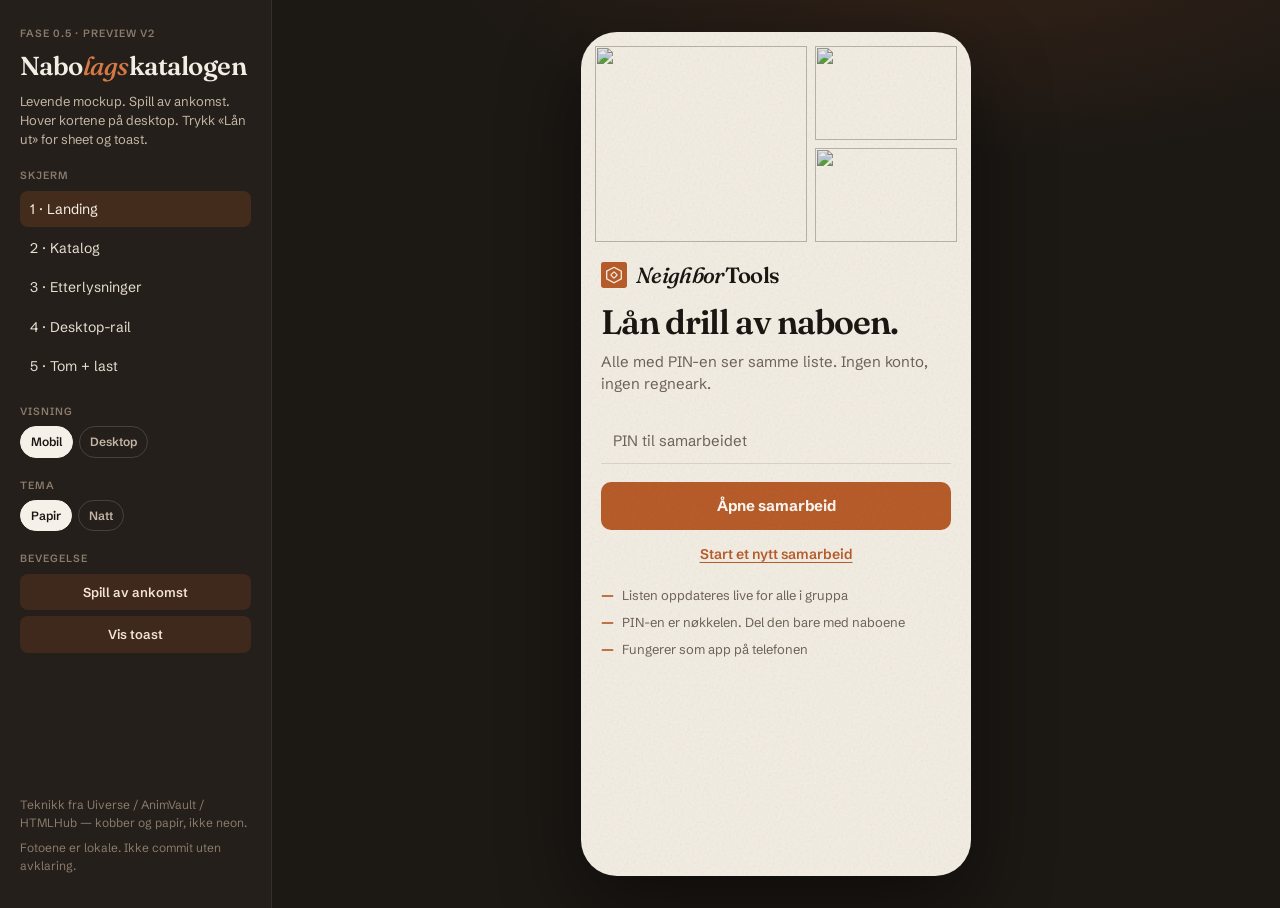
==== design/preview.html @ 7dee8389 "Redesign the UI as a Nordic tool catalog. Replace Inter and cobalt with Fraunces, Schibsted Grotesk " ====
<!DOCTYPE html>
<html lang="nb">
<head>
<meta charset="utf-8">
<meta name="viewport" content="width=device-width, initial-scale=1">
<title>NeighborTools — nabolagskatalogen v2</title>
<link rel="preconnect" href="https://fonts.googleapis.com">
<link rel="preconnect" href="https://fonts.gstatic.com" crossorigin>
<link href="https://fonts.googleapis.com/css2?family=Fraunces:opsz,wght@9..144,500;9..144,600;9..144,700&family=Schibsted+Grotesk:wght@400;500;600;700&display=swap" rel="stylesheet">
<style>
:root{
  --bg:#F3EEE4; --surface:#FBF8F2; --ink:#1C1612; --muted:#6E6458; --line:#DDD4C6;
  --accent:#B85C2A; --accent-press:#9A4B22; --accent-tint:#F4E4D6;
  --home:#2F5D3A; --home-tint:#E4EDE6; --out:#C47A12; --out-tint:#F6E8CC;
  --danger:#A33B24; --danger-tint:#F3E0DB;
  --display:"Fraunces", "Iowan Old Style", Georgia, serif;
  --sans:"Schibsted Grotesk", ui-sans-serif, sans-serif;
  --ease-out:cubic-bezier(.22,1,.36,1);
  --ease-spring:cubic-bezier(.34,1.56,.64,1);
  --t-fast:120ms; --t-mid:220ms; --t-slow:420ms;
  --fiber:url("data:image/svg+xml,%3Csvg viewBox='0 0 200 200' xmlns='http://www.w3.org/2000/svg'%3E%3Cfilter id='n'%3E%3CfeTurbulence type='fractalNoise' baseFrequency='.8' numOctaves='4' stitchTiles='stitch'/%3E%3C/filter%3E%3Crect width='100%25' height='100%25' filter='url(%23n)'/%3E%3C/svg%3E");
}
[data-theme="dark"]{
  --bg:#1A1714; --surface:#221E1A; --ink:#F3EEE4; --muted:#A89A8A; --line:#3A332C;
  --accent:#D47845; --accent-press:#E08958; --accent-tint:#3A2418;
  --home:#6FA87C; --home-tint:#1E2C22; --out:#E0A84A; --out-tint:#2E2414;
  --danger:#E07A64; --danger-tint:#3A1F1A;
}
*{box-sizing:border-box}
html,body{margin:0;height:100%}
body{
  background:#241F1A; color:#F3EEE4;
  font-family:var(--sans); font-size:14px; line-height:1.45;
  -webkit-font-smoothing:antialiased;
}
button,input{font:inherit;color:inherit}
button{background:none;border:0;cursor:pointer}
img{max-width:100%;display:block}

/* Studio */
.studio{display:grid;grid-template-columns:272px 1fr;min-height:100vh}
.rail{padding:26px 20px;border-right:1px solid rgba(243,238,228,.08);display:flex;flex-direction:column;gap:20px}
.rail h1{font-family:var(--display);font-size:26px;font-weight:600;letter-spacing:-.02em;margin:0}
.rail h1 em{font-style:italic;font-weight:500;color:#D47845}
.rail .lede{color:#C4B6A6;font-size:13px;margin:6px 0 0}
.kicker{font-size:10.5px;font-weight:600;letter-spacing:.1em;text-transform:uppercase;color:#8A7B6C;margin:0 0 7px}
.picks{display:flex;flex-direction:column;gap:3px}
.picks button{text-align:left;padding:8px 10px;border-radius:8px;color:#E8DFD2}
.picks button[aria-pressed="true"]{background:rgba(184,92,42,.22);color:#F6F1E8}
.picks button:hover{background:rgba(246,241,232,.06)}
.toggles{display:flex;gap:6px;flex-wrap:wrap}
.toggles button{
  padding:6px 10px;border-radius:999px;border:1px solid rgba(246,241,232,.16);
  font-size:12px;font-weight:600;color:#C4B6A6
}
.toggles button[aria-pressed="true"]{background:#F6F1E8;color:#1C1612;border-color:#F6F1E8}
.play{width:100%;padding:9px 12px;border-radius:8px;background:rgba(184,92,42,.18);color:#F4E4D6;font-weight:600;font-size:13px}
.play:hover{background:rgba(184,92,42,.3)}
.notes{margin-top:auto;font-size:12px;color:#8A7B6C}
.notes p{margin:0 0 8px}
.stage{
  display:flex;align-items:center;justify-content:center;
  padding:32px 24px;overflow:auto;
  background:radial-gradient(1000px 420px at 70% -8%, rgba(184,92,42,.16), transparent 55%), #1C1814;
}

/* Frames */
.phone,.desktop{
  position:relative;color:var(--ink);background:var(--bg);
  box-shadow:0 30px 80px rgba(0,0,0,.48);
  overflow:hidden;display:flex;flex-direction:column;
}
.phone{width:390px;height:844px;border-radius:36px}
.desktop{width:min(1120px,calc(100vw - 340px));height:760px;border-radius:16px;display:grid;grid-template-columns:220px 1fr}
.fiber{
  pointer-events:none;position:absolute;inset:0;z-index:8;opacity:.12;
  background-image:var(--fiber);mix-blend-mode:multiply;
}
[data-theme="dark"] .fiber{mix-blend-mode:overlay;opacity:.1}

/* Shared */
.mark{display:inline-flex;align-items:center;gap:9px}
.word{font-family:var(--display);font-weight:600;font-size:22px;letter-spacing:-.03em;line-height:1}
.word i{font-style:italic;font-weight:500}
.mark-svg .draw{stroke-dasharray:72;stroke-dashoffset:0}
.enter .mark-svg .draw{stroke-dashoffset:72;animation:draw 480ms var(--ease-out) forwards}
@keyframes draw{to{stroke-dashoffset:0}}
.app-head{display:flex;align-items:center;justify-content:space-between;padding:14px 16px 10px;position:sticky;top:0;z-index:3;background:var(--bg)}
.avatar{
  width:32px;height:32px;border-radius:50%;display:inline-flex;align-items:center;justify-content:center;
  font-weight:700;font-size:12px;color:#F6F1E8;background:var(--accent);
}
.avatar.sm{width:24px;height:24px;font-size:10px}
.meta{font-size:12.5px;color:var(--muted);font-variant-numeric:tabular-nums}

/* Buttons — fill sheen + ripple */
.btn{
  position:relative;overflow:hidden;
  display:inline-flex;align-items:center;justify-content:center;gap:8px;
  width:100%;padding:13px 16px;border-radius:10px;font-weight:700;font-size:15px;
  transition:transform var(--t-fast) var(--ease-out), background var(--t-fast);
}
.btn:active{transform:scale(.98)}
.btn-primary{background:var(--accent);color:#FBF8F2}
.btn-primary::after{
  content:"";position:absolute;inset:0;
  background:linear-gradient(105deg,transparent 30%,rgba(255,248,240,.22),transparent 70%);
  transform:translateX(-120%);transition:transform var(--t-slow) var(--ease-out);
}
.btn-primary:hover::after{transform:translateX(120%)}
.btn-ghost{background:transparent;color:var(--ink);border:1.5px solid var(--line)}
.btn-ghost:hover{border-color:var(--accent);color:var(--accent)}
.btn-home{background:var(--home-tint);color:var(--home)}
.btn-sm{width:auto;padding:8px 12px;font-size:13.5px}
.btn-text{width:auto;padding:0;background:none;font-weight:600;font-size:14px;color:var(--accent);text-decoration:underline;text-underline-offset:3px}
.ripple{
  position:absolute;border-radius:50%;background:rgba(251,248,242,.35);
  transform:scale(0);animation:rip .5s var(--ease-out) forwards;pointer-events:none;
}
@keyframes rip{to{transform:scale(1);opacity:0}}

/* Floating field */
.float{position:relative;display:block}
.float input{
  width:100%;padding:18px 12px 8px;border:0;border-bottom:1.5px solid var(--line);
  background:transparent;color:var(--ink);outline:none;border-radius:0;
  transition:border-color var(--t-mid);
}
.float span{
  position:absolute;left:12px;top:14px;color:var(--muted);font-size:15px;
  pointer-events:none;transform-origin:left top;
  transition:transform var(--t-mid) var(--ease-out), color var(--t-mid), font-size var(--t-mid);
}
.float input:focus + span,
.float input:not(:placeholder-shown) + span{
  transform:translateY(-11px);font-size:11px;font-weight:600;color:var(--accent);
}
.float input:focus{border-bottom-color:var(--accent)}
.float.bad input{border-bottom-color:var(--danger);animation:shake var(--t-fast) ease}
@keyframes shake{20%{transform:translateX(-4px)}40%{transform:translateX(4px)}60%{transform:translateX(-3px)}80%{transform:translateX(2px)}}

/* Hang tag */
.tag{
  position:relative;display:inline-flex;align-items:center;
  font-size:11.5px;font-weight:600;padding:5px 10px 5px 20px;
  border-radius:4px 999px 999px 4px;
}
.tag::before{
  content:"";position:absolute;left:7px;top:50%;transform:translateY(-50%);
  width:7px;height:7px;border-radius:50%;
  background:var(--bg);box-shadow:inset 0 0 0 1.4px currentColor;
}
.tag.home{background:var(--home-tint);color:var(--home)}
.tag.out{background:var(--out-tint);color:var(--out)}
.tag.late{background:var(--danger-tint);color:var(--danger);animation:breathe 2.4s ease-in-out infinite}
@keyframes breathe{50%{opacity:.72}}

/* Tab bar + sliding indicator */
.tabbar{
  margin-top:auto;display:flex;justify-content:space-around;position:relative;
  padding:8px 8px 18px;background:var(--surface);border-top:1px solid var(--line);
}
.tab{display:flex;flex-direction:column;align-items:center;gap:3px;color:var(--muted);font-size:11px;font-weight:600;min-width:64px;padding:8px 0 4px;z-index:1}
.tab.on{color:var(--ink)}
.tab-ink{
  position:absolute;top:6px;height:2px;width:18px;background:var(--accent);border-radius:2px;
  transition:transform var(--t-mid) var(--ease-out);pointer-events:none;
}
.fab{
  position:absolute;right:16px;bottom:86px;z-index:5;
  width:52px;height:52px;border-radius:50%;background:var(--accent);color:#FBF8F2;
  display:flex;align-items:center;justify-content:center;font-size:26px;font-weight:500;
  box-shadow:0 10px 24px rgba(184,92,42,.35);
  transition:transform var(--t-fast) var(--ease-out);
}
.fab:active{transform:scale(.94)}

/* Landing */
.hero-strip{display:grid;grid-template-columns:1.2fr .8fr;gap:8px;height:210px;padding:14px 14px 0;overflow:hidden}
.hero-strip > *, .hero-strip .stack > *{min-height:0;overflow:hidden}
.hero-strip .stack{display:grid;grid-template-rows:1fr 1fr;gap:8px}
.obj-wrap{display:block;width:100%;height:100%}
.obj{width:100%;height:100%;object-fit:contain;mix-blend-mode:multiply}
[data-theme="dark"] .obj{mix-blend-mode:normal}
.land{padding:20px 20px 12px}
.land h2{font-family:var(--display);font-size:34px;font-weight:600;letter-spacing:-.03em;line-height:1.05;margin:12px 0 10px}
.land .lede{margin:0 0 22px;color:var(--muted);font-size:15px}
.trust{display:flex;flex-direction:column;gap:8px;margin:22px 0 0;padding:0;list-style:none;color:var(--muted);font-size:13px}
.trust li{display:flex;gap:8px}
.trust i{color:var(--accent);font-style:normal;font-weight:700}
.enter .rise{opacity:0;transform:translateY(10px);animation:rise var(--t-slow) var(--ease-out) forwards}
.enter .d1{animation-delay:70ms}.enter .d2{animation-delay:140ms}.enter .d3{animation-delay:210ms}
.enter .d4{animation-delay:280ms}.enter .d5{animation-delay:350ms}
@keyframes rise{to{opacity:1;transform:none}}

.land-desk{display:grid;grid-template-columns:1.15fr .85fr;height:100%;background:var(--bg)}
.land-left{padding:48px 44px 36px;display:flex;flex-direction:column}
.land-left h2{font-family:var(--display);font-size:50px;line-height:1.02;letter-spacing:-.035em;font-weight:600;margin:16px 0 14px}
.land-left .lede{font-size:18px;color:var(--muted);max-width:26ch}
.land-right{background:var(--surface);border-left:1px solid var(--line);padding:48px 40px}
.land-right h3{font-family:var(--display);font-size:28px;font-weight:600;letter-spacing:-.03em;margin:0 0 8px}
.land-right .hint{color:var(--muted);margin:0 0 28px;font-size:14.5px}
.collage{display:grid;grid-template-columns:1fr 1fr;gap:10px;margin-top:auto;max-width:420px}
.collage .obj-wrap{height:118px}
.collage img{height:118px;object-fit:contain;mix-blend-mode:multiply}
[data-theme="dark"] .collage img{mix-blend-mode:normal}

/* Catalog */
.toolbar{padding:0 16px 10px}
.search{position:relative}
.search svg{position:absolute;left:11px;top:50%;transform:translateY(-50%);color:var(--muted)}
.search input{
  width:100%;padding:11px 12px 11px 36px;border:0;border-bottom:1.5px solid var(--line);
  background:transparent;color:var(--ink);outline:none;
}
.search input:focus{border-bottom-color:var(--accent)}
.seg{display:flex;gap:2px;margin-top:12px;position:relative}
.seg button{flex:1;padding:7px 6px;border-radius:8px;font-size:13px;font-weight:600;color:var(--muted);position:relative;z-index:1}
.seg button[aria-pressed="true"]{color:var(--bg)}
.seg-ink{
  position:absolute;top:0;bottom:0;width:calc(25% - 1.5px);background:var(--ink);border-radius:8px;
  transition:transform var(--t-mid) var(--ease-out);
}
.stats{padding:4px 16px 10px;color:var(--muted);font-size:12.5px}
.scroll{flex:1;overflow:auto;padding:0 16px 24px}
.grid{display:flex;flex-direction:column;gap:14px}
.tool{
  background:var(--surface);border:1px solid var(--line);border-radius:10px;overflow:hidden;
  transform-style:preserve-3d;transition:transform var(--t-mid) var(--ease-out), box-shadow var(--t-mid);
}
.desktop .tool:hover{box-shadow:0 14px 28px rgba(28,22,18,.1)}
.tool-fig{
  position:relative;height:156px;display:flex;align-items:center;justify-content:center;
  overflow:hidden;background:var(--bg);
}
.tool-fig .obj-wrap{width:88%;height:88%}
.tool-fig img{
  width:100%;height:100%;object-fit:contain;mix-blend-mode:multiply;
  transition:transform var(--t-slow) var(--ease-out);
}
.desktop .tool:hover .tool-fig img{transform:scale(1.045)}
[data-theme="dark"] .tool-fig img{mix-blend-mode:normal}
.tool-fig .tag{position:absolute;left:10px;bottom:10px}
.sil{opacity:.18;color:var(--ink)}
.tool-body{padding:11px 12px 12px}
.tool-body h3{margin:0 0 4px;font-size:16px;font-weight:600;letter-spacing:-.01em}
.who{display:flex;align-items:center;gap:7px;margin-bottom:10px}
.acts{display:flex;align-items:center;justify-content:space-between}
.stagger .tool{transform:translateY(10px);animation:lift var(--t-slow) var(--ease-out) forwards}
@keyframes lift{to{transform:none}}
.stagger .tool:nth-child(1){animation-delay:40ms}
.stagger .tool:nth-child(2){animation-delay:80ms}
.stagger .tool:nth-child(3){animation-delay:120ms}
.stagger .tool:nth-child(4){animation-delay:160ms}
.stagger .tool:nth-child(5){animation-delay:200ms}
.stagger .tool:nth-child(6){animation-delay:240ms}

/* Requests */
.note{
  background:var(--surface);border:1px solid var(--line);border-radius:10px;padding:16px 16px 14px;
  position:relative;
}
.note::after{
  content:"";pointer-events:none;position:absolute;inset:0;border-radius:inherit;opacity:.06;
  background-image:var(--fiber);mix-blend-mode:multiply;
}
.note q{display:block;font-family:var(--display);font-size:22px;font-weight:500;font-style:italic;letter-spacing:-.02em;margin:0 0 10px}
.switch{display:flex;align-items:center;justify-content:space-between;gap:12px;padding:12px 0 4px;cursor:pointer}
.knob{
  width:42px;height:26px;border-radius:999px;background:var(--line);position:relative;flex:0 0 auto;
  transition:background var(--t-mid) var(--ease-out);
}
.knob::after{
  content:"";position:absolute;top:3px;left:3px;width:20px;height:20px;border-radius:50%;background:#FBF8F2;
  transition:transform var(--t-mid) var(--ease-spring);
  box-shadow:0 1px 3px rgba(28,22,18,.2);
}
.knob.on{background:var(--accent)}
.knob.on::after{transform:translateX(16px)}

/* Desktop shell */
.d-rail{background:var(--surface);border-right:1px solid var(--line);padding:22px 16px;display:flex;flex-direction:column;gap:22px}
.d-nav{display:flex;flex-direction:column;gap:4px}
.d-nav button{text-align:left;padding:9px 10px;border-radius:8px;color:var(--muted);font-weight:600;transition:background var(--t-fast)}
.d-nav button.on{background:var(--accent-tint);color:var(--ink)}
.d-me{margin-top:auto;display:flex;align-items:center;gap:10px;padding-top:12px;border-top:1px solid var(--line)}
.d-main{display:flex;flex-direction:column;min-width:0;position:relative}
.d-top{display:flex;align-items:flex-end;justify-content:space-between;padding:22px 24px 14px;gap:16px}
.d-top h2{font-family:var(--display);font-size:32px;font-weight:600;letter-spacing:-.03em;margin:0}
.d-grid{display:grid;grid-template-columns:repeat(3,1fr);gap:14px;padding:6px 24px 24px;overflow:auto}
.d-grid .tool-fig{height:176px}

/* Sheet + toast */
.overlay{
  position:absolute;inset:0;z-index:20;background:rgba(28,22,18,.42);
  display:flex;align-items:flex-end;justify-content:center;
  animation:fade var(--t-mid) var(--ease-out);
}
.desktop .overlay{align-items:center;padding:24px}
@keyframes fade{from{opacity:0}}
.sheet{
  background:var(--surface);width:100%;max-width:420px;
  border-radius:20px 20px 0 0;padding:18px 18px 22px;
  animation:sheetUp 340ms var(--ease-spring);
}
.desktop .sheet{border-radius:16px}
@keyframes sheetUp{from{transform:translateY(28px);opacity:.5}}
.sheet h2{font-family:var(--display);font-size:24px;margin:0 0 14px;letter-spacing:-.03em}
.pick{
  display:flex;align-items:center;gap:12px;width:100%;text-align:left;
  padding:12px;border:1.5px solid var(--line);border-radius:10px;margin-bottom:8px;
  transition:border-color var(--t-fast), background var(--t-fast), transform var(--t-fast);
}
.pick:hover{border-color:var(--accent);background:var(--accent-tint);transform:translateX(2px)}
.toast{
  position:absolute;left:50%;bottom:96px;z-index:30;transform:translateX(-50%);
  display:flex;align-items:center;gap:8px;
  background:var(--ink);color:var(--bg);padding:10px 16px;border-radius:999px;
  font-size:13.5px;font-weight:600;white-space:nowrap;
  animation:toastIn var(--t-mid) var(--ease-out);
  box-shadow:0 10px 28px rgba(28,22,18,.22);
}
@keyframes toastIn{from{opacity:0;transform:translate(-50%,8px)}}
.toast svg path{stroke-dasharray:20;stroke-dashoffset:20;animation:draw 280ms 60ms var(--ease-out) forwards}

/* Empty + loader */
.empty{display:flex;flex-direction:column;align-items:center;text-align:center;gap:10px;padding:56px 24px;color:var(--muted)}
.empty b{color:var(--ink);font-size:16px}
.bit{
  width:28px;height:28px;color:var(--accent);
  animation:ratchet 1s steps(3) infinite;
}
@keyframes ratchet{to{transform:rotate(360deg)}}
.loader-wrap{display:flex;flex-direction:column;align-items:center;justify-content:center;gap:14px;flex:1;color:var(--muted)}

@media (prefers-reduced-motion:reduce){
  *,*::before,*::after{animation:none !important;transition:none !important}
}
@media (max-width:980px){
  .studio{grid-template-columns:1fr}
  .rail{border-right:0;border-bottom:1px solid rgba(243,238,228,.08)}
  .desktop{width:100%;height:auto;min-height:640px}
}
</style>
</head>
<body>
<div class="studio">
  <aside class="rail">
    <div>
      <p class="kicker">Fase 0.5 · preview v2</p>
      <h1>Nabo<em>lags</em>katalogen</h1>
      <p class="lede">Levende mockup. Spill av ankomst. Hover kortene på desktop. Trykk «Lån ut» for sheet og toast.</p>
    </div>
    <div>
      <p class="kicker">Skjerm</p>
      <div class="picks" id="screens">
        <button aria-pressed="true" data-screen="landing">1 · Landing</button>
        <button data-screen="tools">2 · Katalog</button>
        <button data-screen="requests">3 · Etterlysninger</button>
        <button data-screen="desktop">4 · Desktop-rail</button>
        <button data-screen="empty">5 · Tom + last</button>
      </div>
    </div>
    <div>
      <p class="kicker">Visning</p>
      <div class="toggles" id="view">
        <button aria-pressed="true" data-view="phone">Mobil</button>
        <button data-view="wide">Desktop</button>
      </div>
    </div>
    <div>
      <p class="kicker">Tema</p>
      <div class="toggles" id="theme">
        <button aria-pressed="true" data-theme="light">Papir</button>
        <button data-theme="dark">Natt</button>
      </div>
    </div>
    <div>
      <p class="kicker">Bevegelse</p>
      <button class="play" id="replay">Spill av ankomst</button>
      <button class="play" id="toastbtn" style="margin-top:6px">Vis toast</button>
    </div>
    <div class="notes">
      <p>Teknikk fra Uiverse / AnimVault / HTMLHub — kobber og papir, ikke neon.</p>
      <p>Fotoene er lokale. Ikke commit uten avklaring.</p>
    </div>
  </aside>
  <main class="stage" id="stage"></main>
</div>

<template id="mark">
  <span class="mark">
    <svg class="mark-svg" width="26" height="26" viewBox="0 0 32 32" aria-hidden="true">
      <rect width="32" height="32" rx="3" fill="#B85C2A"/>
      <path class="draw" d="M16 6.5 25 11.2v9.6L16 25.5 7 20.8v-9.6L16 6.5Z" fill="none" stroke="#F6F1E8" stroke-width="1.6"/>
      <rect class="draw" x="13.2" y="13.2" width="5.6" height="5.6" rx=".6" fill="none" stroke="#F6F1E8" stroke-width="1.5" transform="rotate(45 16 16)"/>
    </svg>
    <span class="word"><i>Neighbor</i>Tools</span>
  </span>
</template>

<script>
const params = new URLSearchParams(location.search);
const state = {
  screen: params.get('screen') || 'landing',
  view: params.get('view') || 'phone',
  theme: params.get('theme') || 'light',
  sheet: false,
  toast: false,
  enter: params.get('still') !== '1',
  hood: true,
  pinBad: false,
  seg: 0
};

const sil = `<svg class="sil" width="72" height="72" viewBox="0 0 72 72" fill="none" stroke="currentColor" stroke-width="2.2"><rect x="10" y="28" width="28" height="16" rx="3"/><path d="M38 32h18l6 4-6 4H38"/><path d="M16 28v-6h10v6"/></svg>`;
const bit = `<svg class="bit" viewBox="0 0 32 32" fill="none" stroke="currentColor" stroke-width="1.8"><path d="M16 4 26 9.2v13.6L16 28 6 22.8V9.2L16 4Z"/><rect x="13" y="13" width="6" height="6" transform="rotate(45 16 16)"/></svg>`;

function markHtml(){ return document.getElementById('mark').innerHTML; }
function tabsHtml(i){
  const labels = [
    ['Verktøy','<path d="M14.7 6.3a1 1 0 0 0 0 1.4l1.6 1.6a1 1 0 0 0 1.4 0l3.77-3.77a6 6 0 0 1-7.94 7.94l-6.91 6.91a2.12 2.12 0 0 1-3-3l6.91-6.91a6 6 0 0 1 7.94-7.94l-3.76 3.76z"/>'],
    ['Etterlys','<path d="m3 11 18-5v12L3 14v-3z"/><path d="M11.6 16.8a3 3 0 1 1-5.8-1.6"/>'],
    ['Personer','<path d="M16 21v-2a4 4 0 0 0-4-4H6a4 4 0 0 0-4 4v2"/><circle cx="9" cy="7" r="4"/><path d="M22 21v-2a4 4 0 0 0-3-3.87"/><path d="M16 3.13a4 4 0 0 1 0 7.75"/>'],
    ['Logg','<circle cx="12" cy="12" r="10"/><polyline points="12 6 12 12 16 14"/>']
  ];
  return `<nav class="tabbar">
    <span class="tab-ink" style="left:${12.5 + i*25}%;margin-left:-9px"></span>
    ${labels.map((t,n)=>`<button class="tab${n===i?' on':''}" data-goto="${['tools','requests','tools','tools'][n]}">
      <svg width="18" height="18" viewBox="0 0 24 24" fill="none" stroke="currentColor" stroke-width="2">${t[1]}</svg>${t[0]}
    </button>`).join('')}
  </nav>`;
}
function fiber(){ return '<div class="fiber"></div>'; }
function toastHtml(){
  if(!state.toast) return '';
  return `<div class="toast" role="status">
    <svg width="16" height="16" viewBox="0 0 16 16" fill="none"><path d="M3 8.5 6.2 12 13 4.5" stroke="currentColor" stroke-width="1.8" stroke-linecap="round" stroke-linejoin="round"/></svg>
    Utlån registrert
  </div>`;
}
function sheetHtml(){
  if(!state.sheet) return '';
  return `<div class="overlay" data-close>
    <div class="sheet" role="dialog" aria-labelledby="sh">
      <h2 id="sh">Hvem får sagen?</h2>
      <button class="pick" data-loan><span class="avatar sm" style="background:#2F5D3A">K</span><span><b>Kari</b><div class="meta">Storgata 4</div></span></button>
      <button class="pick" data-loan><span class="avatar sm" style="background:#6E6458">L</span><span><b>Lars</b><div class="meta">Heia 12</div></span></button>
      <p class="meta" style="margin:10px 0 6px">Avtalt retur — valgfritt</p>
      <input type="date" style="width:100%;padding:8px;border:0;border-bottom:1.5px solid var(--line);background:transparent;color:var(--ink);margin-bottom:12px">
      <button class="btn-text">Lån ut utenfor gruppa</button>
    </div>
  </div>`;
}

function toolCard(img, name, who, type, status, action, initials, color){
  const fig = img ? `<span class="obj-wrap"><img class="obj" src="${img}" alt=""></span>` : sil;
  return `<article class="tool" data-tilt>
    <div class="tool-fig">${fig}<span class="tag ${status.k}">${status.t}</span></div>
    <div class="tool-body">
      <h3>${name}</h3>
      <div class="who meta"><span class="avatar sm" style="background:${color}">${initials}</span>${who} · ${type}</div>
      <div class="acts">
        <button class="btn ${action.cls} btn-sm" ${action.loan?'data-open-sheet':''}>${action.t}</button>
        <button class="meta" aria-label="Mer">⋯</button>
      </div>
    </div>
  </article>`;
}
const cards = [
  toolCard('img/saw.jpg','Dewalt kapp- og gjærsag','Christer','Sag',{k:'home',t:'Hjemme'},{cls:'btn-primary',t:'Lån ut',loan:true},'C','#B85C2A'),
  toolCard('img/grinder.webp','Einhell vinkelsliper','Kari','Sliping',{k:'out',t:'Hos Lars · 3 d'},{cls:'btn-home',t:'Lever tilbake'},'K','#2F5D3A'),
  toolCard(null,'Ryobi drill 18V','Lars','Drill',{k:'home',t:'Hjemme'},{cls:'btn-primary',t:'Lån ut',loan:true},'L','#6E6458'),
  toolCard('img/hammer.jpg','Borhammer 1600 W','Christer','Drill',{k:'late',t:'2 dager på overtid'},{cls:'btn-home',t:'Lever tilbake'},'C','#B85C2A'),
  toolCard('img/compressor.jpg','Kompressor 1100 W','Kari','Annet',{k:'home',t:'Hjemme'},{cls:'btn-primary',t:'Lån ut',loan:true},'K','#2F5D3A'),
  toolCard('img/recip.webp','Bajonettsag 18V','Lars','Sag',{k:'out',t:'Hos Christer'},{cls:'btn-home',t:'Lever tilbake'},'L','#6E6458'),
];

function landingPhone(){
  return `<div class="phone enter">
    ${fiber()}
    <div class="hero-strip">
      <span class="obj-wrap"><img class="obj" src="img/saw.jpg" alt=""></span>
      <div class="stack">
        <span class="obj-wrap"><img class="obj" src="img/grinder.webp" alt=""></span>
        <span class="obj-wrap"><img class="obj" src="img/hammer.jpg" alt=""></span>
      </div>
    </div>
    <div class="land">
      <div class="rise d1">${markHtml()}</div>
      <h2 class="rise d2">Lån drill av naboen.</h2>
      <p class="lede rise d2">Alle med PIN-en ser samme liste. Ingen konto, ingen regneark.</p>
      <label class="float rise d3 ${state.pinBad?'bad':''}">
        <input placeholder=" " id="pin">
        <span>PIN til samarbeidet</span>
      </label>
      <button class="btn btn-primary rise d4" style="margin-top:18px" data-ripple data-try-pin>Åpne samarbeid</button>
      <p style="text-align:center;margin:14px 0 0" class="rise d4"><button class="btn-text">Start et nytt samarbeid</button></p>
      <ul class="trust rise d5">
        <li><i>—</i> Listen oppdateres live for alle i gruppa</li>
        <li><i>—</i> PIN-en er nøkkelen. Del den bare med naboene</li>
        <li><i>—</i> Fungerer som app på telefonen</li>
      </ul>
    </div>
    ${toastHtml()}
  </div>`;
}
function landingDesk(){
  return `<div class="desktop enter" style="grid-template-columns:1fr">
    ${fiber()}
    <div class="land-desk">
      <div class="land-left">
        <div class="rise d1">${markHtml()}</div>
        <h2 class="rise d2">Lån drill<br>av naboen.</h2>
        <p class="lede rise d2">Et felles lager for sameiet, hytta eller vennegjengen. Én PIN, samme liste.</p>
        <ul class="trust rise d3">
          <li><i>—</i> Ingen konto</li>
          <li><i>—</i> Live oversikt over hvem som har hva</li>
          <li><i>—</i> Etterlysninger i nabolaget, om dere vil</li>
        </ul>
        <div class="collage">
          <span class="obj-wrap"><img class="obj" src="img/saw.jpg" alt=""></span>
          <span class="obj-wrap"><img class="obj" src="img/grinder.webp" alt=""></span>
          <span class="obj-wrap"><img class="obj" src="img/compressor.jpg" alt=""></span>
          <span class="obj-wrap"><img class="obj" src="img/tripod.jpg" alt=""></span>
        </div>
      </div>
      <div class="land-right rise d3">
        <h3>Har du PIN?</h3>
        <p class="hint">Naboene dine har gitt deg en nøkkel. Skriv den inn — så er du inne.</p>
        <label class="float ${state.pinBad?'bad':''}">
          <input placeholder=" " id="pin">
          <span>PIN til samarbeidet</span>
        </label>
        <button class="btn btn-primary" style="margin-top:20px" data-ripple data-try-pin>Åpne samarbeid</button>
        <p style="text-align:center;margin:16px 0 0"><button class="btn-text">Start et nytt samarbeid</button></p>
      </div>
    </div>
    ${toastHtml()}
  </div>`;
}
function toolsPhone(){
  return `<div class="phone">
    ${fiber()}
    <header class="app-head">${markHtml()}<span class="avatar">C</span></header>
    <div class="toolbar">
      <div class="search">
        <svg width="16" height="16" viewBox="0 0 24 24" fill="none" stroke="currentColor" stroke-width="2"><circle cx="11" cy="11" r="7"/><path d="m20 20-3-3"/></svg>
        <input placeholder="Søk etter verktøy">
      </div>
      <div class="seg">
        <span class="seg-ink" style="transform:translateX(${state.seg*100}%)"></span>
        <button aria-pressed="${state.seg===0}" data-seg="0">Alle</button>
        <button aria-pressed="${state.seg===1}" data-seg="1">Hjemme</button>
        <button aria-pressed="${state.seg===2}" data-seg="2">Utlånt</button>
        <button aria-pressed="${state.seg===3}" data-seg="3">Mine</button>
      </div>
    </div>
    <div class="stats">12 verktøy · 3 utlånt</div>
    <div class="scroll"><div class="grid ${state.enter?'stagger':''}">${cards.slice(0,4).join('')}</div></div>
    <button class="fab" aria-label="Nytt verktøy">+</button>
    ${tabsHtml(0)}
    ${sheetHtml()}${toastHtml()}
  </div>`;
}
function toolsDesk(){
  return `<div class="desktop">
    ${fiber()}
    <aside class="d-rail">
      ${markHtml()}
      <nav class="d-nav">
        <button class="on">Verktøy</button>
        <button data-goto="requests">Etterlysninger</button>
        <button>Personer</button>
        <button>Logg</button>
      </nav>
      <div class="d-me"><span class="avatar">C</span><div><b>Christer</b><div class="meta">Heia 9 · NO / EN</div></div></div>
    </aside>
    <section class="d-main">
      <div class="d-top">
        <div><h2>Verktøy</h2><div class="meta">12 i gruppa · 3 utlånt</div></div>
        <button class="btn btn-primary btn-sm" data-ripple>Nytt verktøy</button>
      </div>
      <div class="toolbar" style="padding:0 24px 8px;max-width:440px">
        <div class="search">
          <svg width="16" height="16" viewBox="0 0 24 24" fill="none" stroke="currentColor" stroke-width="2"><circle cx="11" cy="11" r="7"/><path d="m20 20-3-3"/></svg>
          <input placeholder="Søk etter verktøy">
        </div>
        <div class="seg">
          <span class="seg-ink" style="transform:translateX(${state.seg*100}%)"></span>
          <button aria-pressed="${state.seg===0}" data-seg="0">Alle</button>
          <button aria-pressed="${state.seg===1}" data-seg="1">Hjemme</button>
          <button aria-pressed="${state.seg===2}" data-seg="2">Utlånt</button>
          <button aria-pressed="${state.seg===3}" data-seg="3">Mine</button>
        </div>
      </div>
      <div class="d-grid ${state.enter?'stagger':''}">${cards.join('')}</div>
      ${sheetHtml()}${toastHtml()}
    </section>
  </div>`;
}
function requestsPhone(){
  return `<div class="phone">
    ${fiber()}
    <header class="app-head">${markHtml()}<span class="avatar">C</span></header>
    <div class="scroll">
      <p class="meta" style="margin:6px 0 4px">Leter du etter noe? Spør gruppa — eller nabolaget.</p>
      <div class="switch" data-hood>
        <div><b>Vis nabolaget</b><div class="meta">Andre grupper innenfor 10 km</div></div>
        <div class="knob ${state.hood?'on':''}" role="switch" aria-checked="${state.hood}"></div>
      </div>
      <p class="kicker" style="margin:18px 0 10px;color:var(--muted)">I gruppa</p>
      <article class="note">
        <q>Flisekutter til helgen</q>
        <div class="who meta"><span class="avatar sm" style="background:#2F5D3A">K</span>Kari · i går · gruppa</div>
        <p style="margin:10px 0 0;font-size:13.5px">Lars: «Jeg har en. Hentes i Storgata 4.»</p>
      </article>
      <article class="note" style="margin-top:10px">
        <q>Ekstra stige, 2–3 meter</q>
        <div class="who meta"><span class="avatar sm">C</span>Christer · 3. mai · nabolag · 10 km</div>
        <p class="meta" style="margin:10px 0 0">Ingen svar ennå</p>
      </article>
      ${state.hood ? `<p class="kicker" style="margin:22px 0 10px;color:var(--muted)">Fra nabolaget</p>
      <article class="note">
        <q>Slagdrill til betong</q>
        <div class="meta">Per · 4633 · ca. 2 km unna</div>
        <button class="btn btn-primary btn-sm" style="margin-top:12px" data-ripple>Jeg kan låne ut</button>
      </article>` : ''}
    </div>
    <button class="fab" aria-label="Ny etterlysning">+</button>
    ${tabsHtml(1)}
    ${toastHtml()}
  </div>`;
}
function emptyPhone(){
  return `<div class="phone">
    ${fiber()}
    <header class="app-head">${markHtml()}<span class="avatar">C</span></header>
    <div class="loader-wrap" id="boot">
      ${bit}
      <span>Åpner gruppa …</span>
    </div>
    <div class="empty" id="emptystate" hidden>
      ${sil}
      <p><b>Legg inn den første drillen</b><br>Når den står her, kan naboene låne den med ett trykk.</p>
      <button class="btn btn-primary btn-sm" data-ripple>Nytt verktøy</button>
    </div>
    ${tabsHtml(0)}
  </div>`;
}

function bindFrame(root){
  root.querySelectorAll('[data-ripple]').forEach(btn => {
    btn.addEventListener('click', e => {
      const r = btn.getBoundingClientRect();
      const s = document.createElement('span');
      s.className = 'ripple';
      const size = Math.max(r.width, r.height);
      s.style.width = s.style.height = size + 'px';
      s.style.left = (e.clientX - r.left - size/2) + 'px';
      s.style.top = (e.clientY - r.top - size/2) + 'px';
      btn.appendChild(s);
      setTimeout(() => s.remove(), 520);
    });
  });
  root.querySelectorAll('[data-open-sheet]').forEach(b => b.addEventListener('click', () => { state.sheet = true; render(); }));
  root.querySelectorAll('[data-close]').forEach(o => o.addEventListener('click', e => {
    if(e.target === o){ state.sheet = false; render(); }
  }));
  root.querySelectorAll('[data-loan]').forEach(b => b.addEventListener('click', () => {
    state.sheet = false; state.toast = true; render();
    setTimeout(() => { state.toast = false; render(); }, 2200);
  }));
  root.querySelectorAll('[data-hood]').forEach(el => el.addEventListener('click', () => { state.hood = !state.hood; render(); }));
  root.querySelectorAll('[data-seg]').forEach(b => b.addEventListener('click', () => { state.seg = +b.dataset.seg; render(); }));
  root.querySelectorAll('[data-try-pin]').forEach(b => b.addEventListener('click', () => {
    const v = (root.querySelector('#pin') || {}).value || '';
    if(v.length < 4){ state.pinBad = true; render(); setTimeout(() => { state.pinBad = false; }, 400); }
    else { state.screen = 'tools'; state.toast = true; render(); setTimeout(() => { state.toast = false; render(); }, 1800); }
  }));
  root.querySelectorAll('[data-goto]').forEach(b => b.addEventListener('click', () => { state.screen = b.dataset.goto; render(); }));
  if(state.view === 'wide' && !matchMedia('(pointer: coarse)').matches){
    root.querySelectorAll('[data-tilt]').forEach(card => {
      card.addEventListener('mousemove', e => {
        const r = card.getBoundingClientRect();
        const x = (e.clientX - r.left) / r.width - .5;
        const y = (e.clientY - r.top) / r.height - .5;
        const ry = Math.max(-4, Math.min(4, x * 8));
        const rx = Math.max(-4, Math.min(4, -y * 8));
        card.style.transform = `perspective(900px) rotateY(${ry}deg) rotateX(${rx}deg) translateY(-3px)`;
      });
      card.addEventListener('mouseleave', () => { card.style.transform = ''; });
    });
  }
  const boot = root.querySelector('#boot');
  const empty = root.querySelector('#emptystate');
  if(boot && empty){
    setTimeout(() => { boot.hidden = true; empty.hidden = false; }, 1400);
  }
}

function render(){
  document.documentElement.setAttribute('data-theme', state.theme);
  const stage = document.getElementById('stage');
  const wide = state.view === 'wide';
  if(state.screen === 'landing') {
    stage.innerHTML = wide ? landingDesk() : landingPhone();
    if(!state.enter){
      const n = stage.querySelector('.enter');
      if(n) n.classList.remove('enter');
    }
  }
  if(state.screen === 'tools') stage.innerHTML = wide ? toolsDesk() : toolsPhone();
  if(state.screen === 'requests') stage.innerHTML = requestsPhone();
  if(state.screen === 'desktop'){ state.view = 'wide'; stage.innerHTML = toolsDesk(); }
  if(state.screen === 'empty') stage.innerHTML = emptyPhone();
  bindFrame(stage);
  document.querySelectorAll('#screens button').forEach(b => b.setAttribute('aria-pressed', b.dataset.screen === state.screen));
  document.querySelectorAll('#view button').forEach(b => b.setAttribute('aria-pressed', b.dataset.view === (state.screen==='desktop'?'wide':state.view)));
  document.querySelectorAll('#theme button').forEach(b => b.setAttribute('aria-pressed', b.dataset.theme === state.theme));
}

document.getElementById('screens').addEventListener('click', e => {
  const b = e.target.closest('button'); if(!b) return;
  state.screen = b.dataset.screen;
  state.sheet = false;
  if(state.screen === 'desktop') state.view = 'wide';
  if(state.screen === 'requests' || state.screen === 'empty') state.view = 'phone';
  render();
});
document.getElementById('view').addEventListener('click', e => {
  const b = e.target.closest('button'); if(!b) return;
  state.view = b.dataset.view;
  if(state.screen === 'desktop' && state.view === 'phone') state.screen = 'tools';
  render();
});
document.getElementById('theme').addEventListener('click', e => {
  const b = e.target.closest('button'); if(!b) return;
  state.theme = b.dataset.theme;
  render();
});
document.getElementById('replay').addEventListener('click', () => {
  state.screen = 'landing';
  const stage = document.getElementById('stage');
  const node = stage.firstElementChild;
  if(node){ node.classList.remove('enter'); void node.offsetWidth; node.classList.add('enter'); }
  else render();
});
document.getElementById('toastbtn').addEventListener('click', () => {
  state.toast = true; render();
  setTimeout(() => { state.toast = false; render(); }, 2200);
});
render();
</script>
</body>
</html>
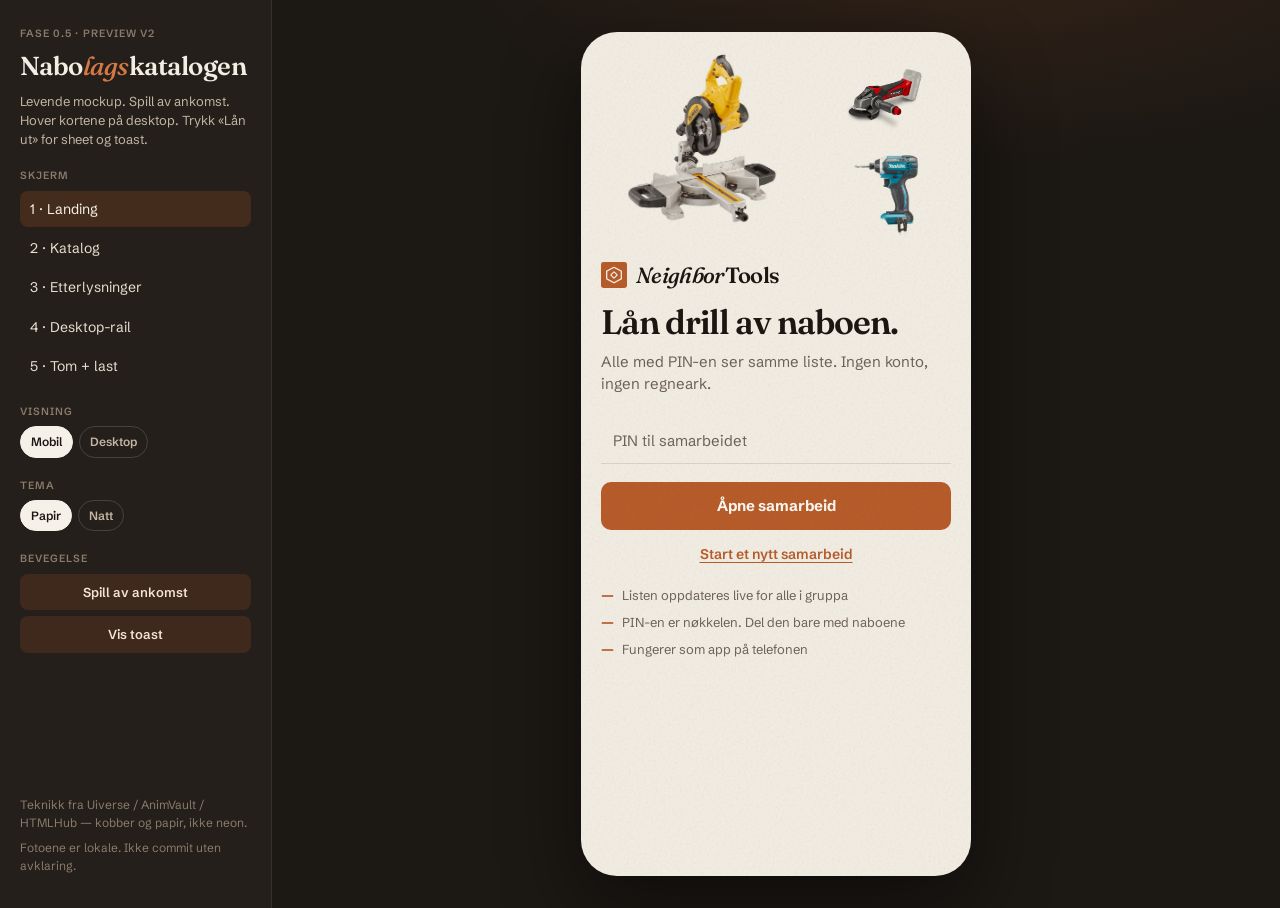
==== commit 90a168e1: "Put real tool photos on the landing page. Show a three-photo strip on mobile and a four-tile collage" ====
--- a/design/preview.html
+++ b/design/preview.html
@@ -480,10 +480,10 @@
   return `<div class="phone enter">
     ${fiber()}
     <div class="hero-strip">
-      <span class="obj-wrap"><img class="obj" src="img/saw.jpg" alt=""></span>
+      <span class="obj-wrap"><img class="obj" src="../assets/landing/saw.jpg" alt=""></span>
       <div class="stack">
-        <span class="obj-wrap"><img class="obj" src="img/grinder.webp" alt=""></span>
-        <span class="obj-wrap"><img class="obj" src="img/hammer.jpg" alt=""></span>
+        <span class="obj-wrap"><img class="obj" src="../assets/landing/grinder.webp" alt=""></span>
+        <span class="obj-wrap"><img class="obj" src="../assets/landing/driver.jpg" alt=""></span>
       </div>
     </div>
     <div class="land">
@@ -519,10 +519,10 @@
           <li><i>—</i> Etterlysninger i nabolaget, om dere vil</li>
         </ul>
         <div class="collage">
-          <span class="obj-wrap"><img class="obj" src="img/saw.jpg" alt=""></span>
-          <span class="obj-wrap"><img class="obj" src="img/grinder.webp" alt=""></span>
-          <span class="obj-wrap"><img class="obj" src="img/compressor.jpg" alt=""></span>
-          <span class="obj-wrap"><img class="obj" src="img/tripod.jpg" alt=""></span>
+          <span class="obj-wrap"><img class="obj" src="../assets/landing/saw.jpg" alt=""></span>
+          <span class="obj-wrap"><img class="obj" src="../assets/landing/grinder.webp" alt=""></span>
+          <span class="obj-wrap"><img class="obj" src="../assets/landing/driver.jpg" alt=""></span>
+          <span class="obj-wrap"><img class="obj" src="../assets/landing/compressor.jpg" alt=""></span>
         </div>
       </div>
       <div class="land-right rise d3">
